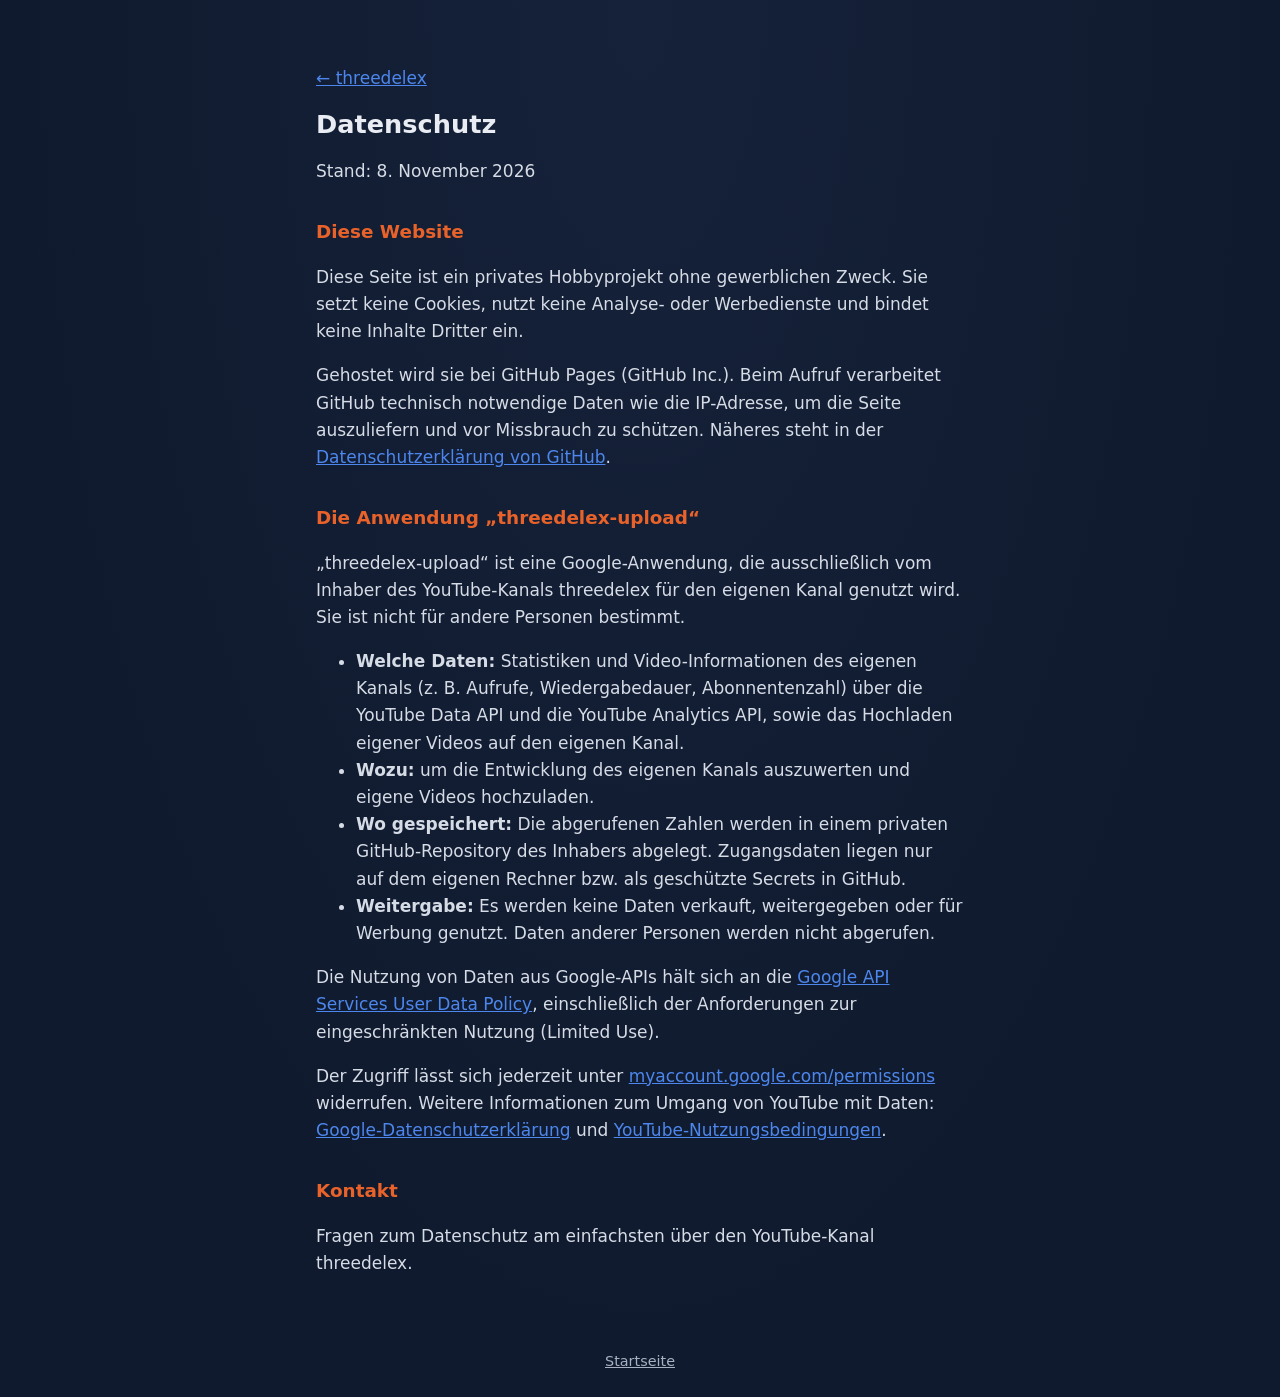
==== datenschutz.html @ 89a5fc74 "Info-Seite: Startseite und Datenschutz für threedelex Co-Authored-By: Claude Opus 5.5 <noreply@anthr" ====
<!doctype html>
<html lang="de">
<head>
<meta charset="utf-8">
<meta name="viewport" content="width=device-width, initial-scale=1">
<title>Datenschutz · threedelex</title>
<link rel="icon" href="icon.png">
<link rel="stylesheet" href="stil.css">
</head>
<body>
<main class="text">
  <p><a href="index.html">← threedelex</a></p>
  <h1>Datenschutz</h1>
  <p>Stand: 8. November 2026</p>

  <h2>Diese Website</h2>
  <p>Diese Seite ist ein privates Hobbyprojekt ohne gewerblichen Zweck. Sie setzt keine Cookies, nutzt keine Analyse- oder Werbedienste und bindet keine Inhalte Dritter ein.</p>
  <p>Gehostet wird sie bei GitHub Pages (GitHub Inc.). Beim Aufruf verarbeitet GitHub technisch notwendige Daten wie die IP-Adresse, um die Seite auszuliefern und vor Missbrauch zu schützen. Näheres steht in der <a href="https://docs.github.com/de/site-policy/privacy-policies/github-general-privacy-statement">Datenschutzerklärung von GitHub</a>.</p>

  <h2>Die Anwendung „threedelex-upload“</h2>
  <p>„threedelex-upload“ ist eine Google-Anwendung, die ausschließlich vom Inhaber des YouTube-Kanals threedelex für den eigenen Kanal genutzt wird. Sie ist nicht für andere Personen bestimmt.</p>
  <ul>
    <li><strong>Welche Daten:</strong> Statistiken und Video-Informationen des eigenen Kanals (z. B. Aufrufe, Wiedergabedauer, Abonnentenzahl) über die YouTube Data API und die YouTube Analytics API, sowie das Hochladen eigener Videos auf den eigenen Kanal.</li>
    <li><strong>Wozu:</strong> um die Entwicklung des eigenen Kanals auszuwerten und eigene Videos hochzuladen.</li>
    <li><strong>Wo gespeichert:</strong> Die abgerufenen Zahlen werden in einem privaten GitHub-Repository des Inhabers abgelegt. Zugangsdaten liegen nur auf dem eigenen Rechner bzw. als geschützte Secrets in GitHub.</li>
    <li><strong>Weitergabe:</strong> Es werden keine Daten verkauft, weitergegeben oder für Werbung genutzt. Daten anderer Personen werden nicht abgerufen.</li>
  </ul>
  <p>Die Nutzung von Daten aus Google-APIs hält sich an die <a href="https://developers.google.com/terms/api-services-user-data-policy">Google API Services User Data Policy</a>, einschließlich der Anforderungen zur eingeschränkten Nutzung (Limited Use).</p>
  <p>Der Zugriff lässt sich jederzeit unter <a href="https://myaccount.google.com/permissions">myaccount.google.com/permissions</a> widerrufen. Weitere Informationen zum Umgang von YouTube mit Daten: <a href="https://policies.google.com/privacy">Google-Datenschutzerklärung</a> und <a href="https://www.youtube.com/t/terms">YouTube-Nutzungsbedingungen</a>.</p>

  <h2>Kontakt</h2>
  <p>Fragen zum Datenschutz am einfachsten über den YouTube-Kanal threedelex.</p>
</main>
<footer>
  <a href="index.html">Startseite</a>
</footer>
</body>
</html>
---- stil.css ----
:root {
  --bg: #0f1a2e;
  --bg2: #16223a;
  --text: #e9edf3;
  --leise: #a7b1c2;
  --orange: #e8622a;
  --blau: #4d86ec;
}
* { box-sizing: border-box; }
html { background: var(--bg); }
body {
  margin: 0;
  min-height: 100vh;
  display: flex;
  flex-direction: column;
  background: radial-gradient(ellipse at top, var(--bg2), var(--bg) 70%);
  color: var(--text);
  font: 17px/1.6 system-ui, -apple-system, "Segoe UI", Roboto, sans-serif;
}
main {
  flex: 1;
  width: 100%;
  max-width: 680px;
  margin: 0 auto;
  padding: 48px 16px 32px;
}
.logo { display: block; width: 100%; max-width: 520px; height: auto; margin: 0 auto 32px; }
h1 { font-size: 1.6rem; line-height: 1.25; margin: 0 0 16px; }
h2 { font-size: 1.15rem; margin: 32px 0 8px; color: var(--orange); }
p, li { color: var(--text); }
.text p, .text li { color: #d6dce6; }
a { color: var(--blau); }
.knopf {
  display: inline-block;
  margin-top: 8px;
  padding: 10px 20px;
  border-radius: 8px;
  background: var(--orange);
  color: #fff;
  text-decoration: none;
  font-weight: 600;
}
.knopf:hover { filter: brightness(1.08); }
footer {
  padding: 24px 16px;
  text-align: center;
  font-size: 0.9rem;
  color: var(--leise);
}
footer a { color: var(--leise); }
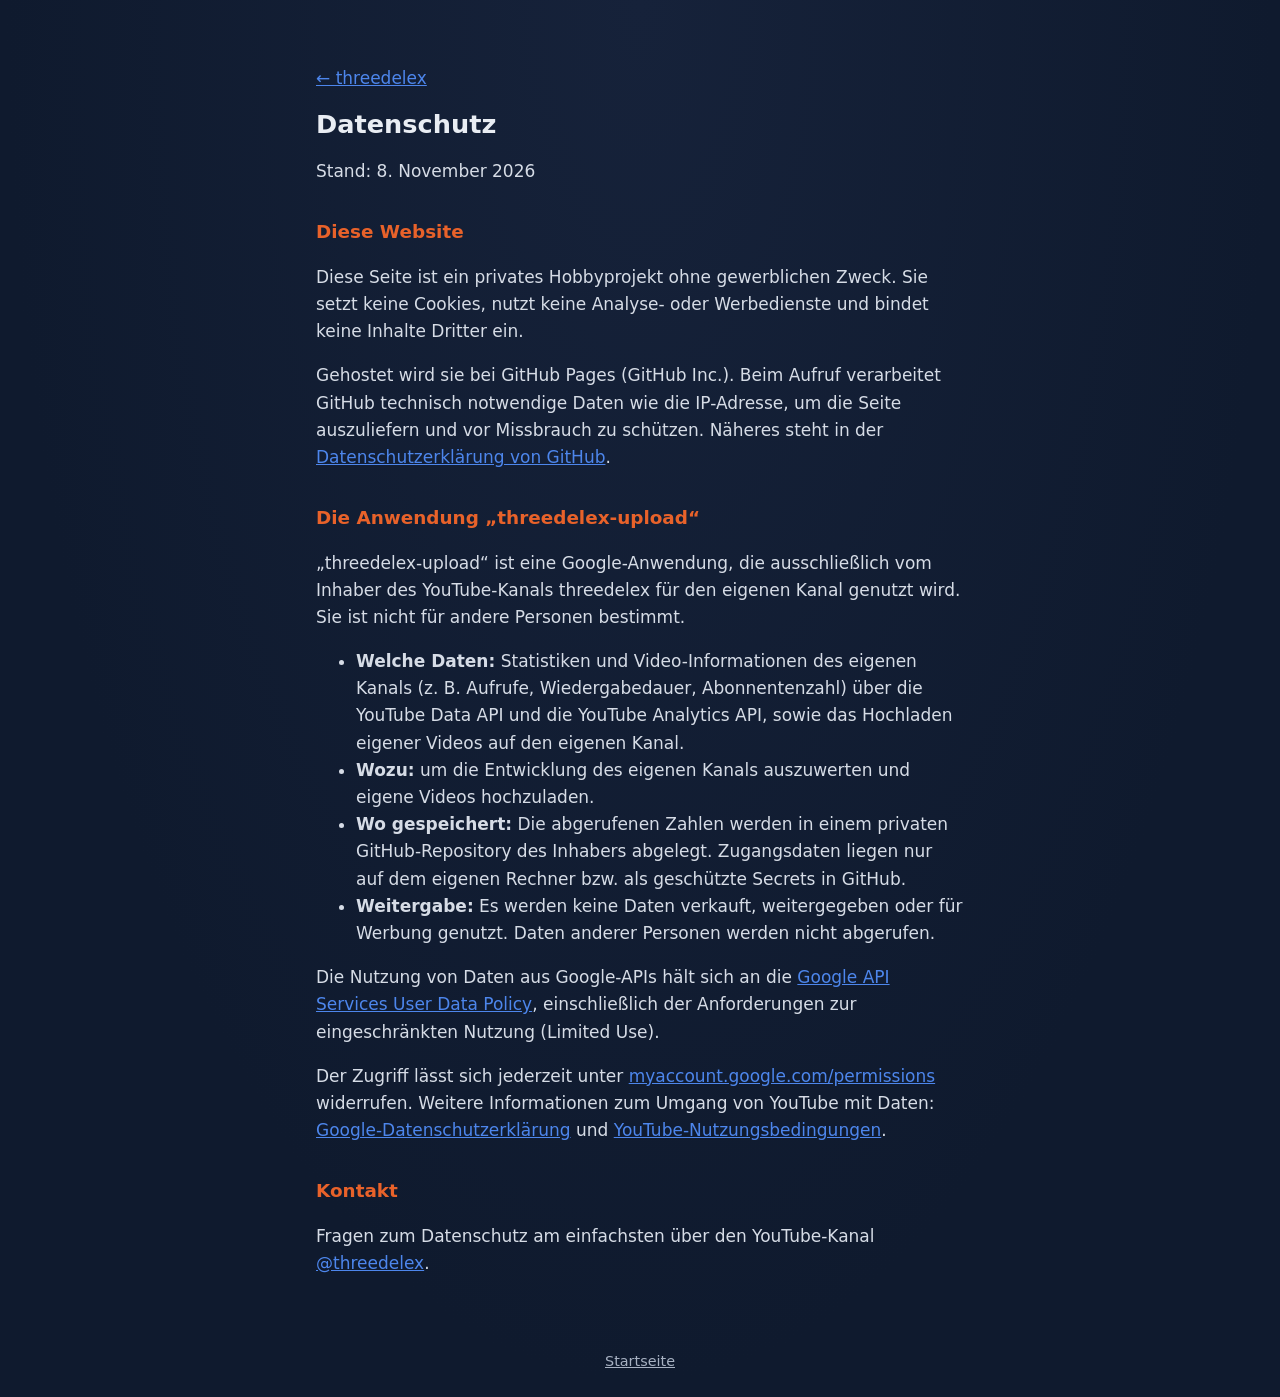
==== commit 410c837d: "Link auf Kanalseite @threedelex Co-Authored-By: Claude Opus 5.5 <noreply@anthropic.com> Claude-Sessi" ====
--- a/datenschutz.html
+++ b/datenschutz.html
@@ -29,7 +29,7 @@
   <p>Der Zugriff lässt sich jederzeit unter <a href="https://myaccount.google.com/permissions">myaccount.google.com/permissions</a> widerrufen. Weitere Informationen zum Umgang von YouTube mit Daten: <a href="https://policies.google.com/privacy">Google-Datenschutzerklärung</a> und <a href="https://www.youtube.com/t/terms">YouTube-Nutzungsbedingungen</a>.</p>
 
   <h2>Kontakt</h2>
-  <p>Fragen zum Datenschutz am einfachsten über den YouTube-Kanal threedelex.</p>
+  <p>Fragen zum Datenschutz am einfachsten über den YouTube-Kanal <a href="https://www.youtube.com/@threedelex">@threedelex</a>.</p>
 </main>
 <footer>
   <a href="index.html">Startseite</a>
